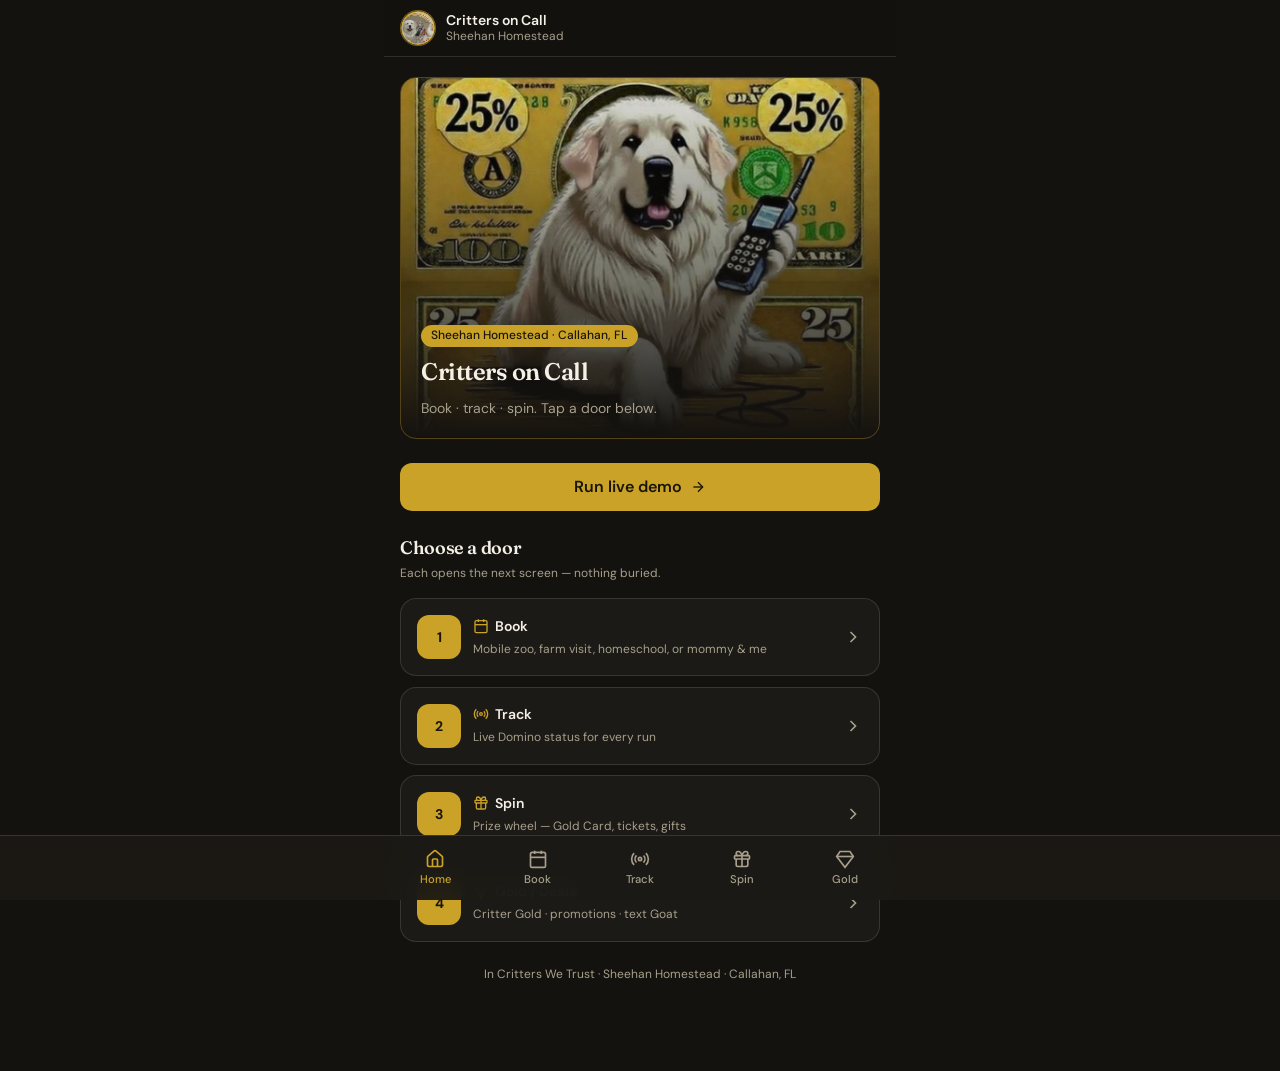
==== index.html @ a22b21f9 "Critters on Call sales aid" ====
<!DOCTYPE html>
<html lang="en">
<head>
<meta charset="UTF-8" />
<meta name="viewport" content="width=device-width, initial-scale=1, viewport-fit=cover" />
<meta name="theme-color" content="#c9a227" />
<meta name="description" content="Critters on Call — mobile petting zoo, farm visits, homeschool. Sheehan Homestead, Callahan FL. Book and track the herd." />
<meta name="robots" content="noindex, nofollow" />
<meta property="og:title" content="Critters on Call · In Critters We Trust" />
<meta property="og:image" content="assets/og.jpg" />
<title>Critters on Call · In Critters We Trust</title>
<link rel="icon" type="image/png" href="assets/pyrenees-logo.png" />
<link rel="preconnect" href="https://fonts.googleapis.com" />
<link rel="preconnect" href="https://fonts.gstatic.com" crossorigin />
<link href="https://fonts.googleapis.com/css2?family=DM+Sans:ital,opsz,wght@0,9..40,400;0,9..40,500;0,9..40,600;0,9..40,700;1,9..40,400&family=Fraunces:ital,opsz,wght@0,9..144,500;0,9..144,600;0,9..144,700;1,9..144,500&display=swap" rel="stylesheet" />
<link rel="stylesheet" href="css/styles.css" />
</head>
<body>
<div class="app">
  <header class="site-header">
    <div class="site-header-inner">
      <a class="brand" href="index.html" aria-current="page">
        <img class="brand-logo" src="assets/pyrenees-logo.png" alt="" width="36" height="36" />
        <span class="min-w-0">
          <span class="brand-title">Critters on Call</span>
          <span class="brand-sub">Sheehan Homestead</span>
        </span>
      </a>
    </div>
  </header>

  <main class="main">
    <div class="stack">
      <section class="hero" aria-label="In Critters We Trust">
        <img src="assets/hero.jpg" alt="In Critters We Trust" width="640" height="360" />
        <div class="hero-fade" aria-hidden="true"></div>
        <div class="hero-copy">
          <span class="pill">Sheehan Homestead · Callahan, FL</span>
          <h1 style="font-size:1.5rem">Critters on Call</h1>
          <p class="text-sm muted" style="max-width:16rem">Book · track · spin. Tap a door below.</p>
        </div>
      </section>

      <a class="btn btn-primary btn-block" href="track.html" id="run-demo-link">Run live demo
        <svg width="16" height="16" viewBox="0 0 24 24" fill="none" stroke="currentColor" stroke-width="2" aria-hidden="true"><path d="M5 12h14"/><path d="m12 5 7 7-7 7"/></svg>
      </a>

      <section class="stack-sm">
        <div>
          <h2 style="font-size:1.125rem">Choose a door</h2>
          <p class="text-xs muted" style="margin-top:0.25rem">Each opens the next screen — nothing buried.</p>
        </div>
        <div class="door-grid">
          <a class="door" href="book.html">
            <span class="door-num">1</span>
            <span class="door-body">
              <span class="door-title">
                <svg viewBox="0 0 24 24" fill="none" stroke="currentColor" stroke-width="2" aria-hidden="true"><path d="M8 2v4"/><path d="M16 2v4"/><rect width="18" height="18" x="3" y="4" rx="2"/><path d="M3 10h18"/></svg>
                Book
              </span>
              <span class="door-desc">Mobile zoo, farm visit, homeschool, or mommy &amp; me</span>
            </span>
            <svg class="door-chevron" viewBox="0 0 24 24" fill="none" stroke="currentColor" stroke-width="2" aria-hidden="true"><path d="m9 18 6-6-6-6"/></svg>
          </a>
          <a class="door" href="track.html">
            <span class="door-num">2</span>
            <span class="door-body">
              <span class="door-title">
                <svg viewBox="0 0 24 24" fill="none" stroke="currentColor" stroke-width="2" aria-hidden="true"><path d="M4.9 19.1C1 15.2 1 8.8 4.9 4.9"/><path d="M7.8 16.2c-2.3-2.3-2.3-6.1 0-8.5"/><circle cx="12" cy="12" r="2"/><path d="M16.2 7.8c2.3 2.3 2.3 6.1 0 8.5"/><path d="M19.1 4.9C23 8.8 23 15.1 19.1 19"/></svg>
                Track
              </span>
              <span class="door-desc">Live Domino status for every run</span>
            </span>
            <svg class="door-chevron" viewBox="0 0 24 24" fill="none" stroke="currentColor" stroke-width="2" aria-hidden="true"><path d="m9 18 6-6-6-6"/></svg>
          </a>
          <a class="door" href="spin.html">
            <span class="door-num">3</span>
            <span class="door-body">
              <span class="door-title">
                <svg viewBox="0 0 24 24" fill="none" stroke="currentColor" stroke-width="2" aria-hidden="true"><rect x="3" y="8" width="18" height="4" rx="1"/><path d="M12 8v13"/><path d="M19 12v7a2 2 0 0 1-2 2H7a2 2 0 0 1-2-2v-7"/><path d="M7.5 8a2.5 2.5 0 0 1 0-5A4.8 8 0 0 1 12 8a4.8 8 0 0 1 4.5-5 2.5 2.5 0 0 1 0 5"/></svg>
                Spin
              </span>
              <span class="door-desc">Prize wheel — Gold Card, tickets, gifts</span>
            </span>
            <svg class="door-chevron" viewBox="0 0 24 24" fill="none" stroke="currentColor" stroke-width="2" aria-hidden="true"><path d="m9 18 6-6-6-6"/></svg>
          </a>
          <a class="door" href="gold.html">
            <span class="door-num">4</span>
            <span class="door-body">
              <span class="door-title">
                <svg viewBox="0 0 24 24" fill="none" stroke="currentColor" stroke-width="2" aria-hidden="true"><path d="M6 3h12l4 6-10 13L2 9Z"/><path d="M11 3 8 9l4 13 4-13-3-6"/><path d="M2 9h20"/></svg>
                Gold / Deals
              </span>
              <span class="door-desc">Critter Gold · promotions · text Goat</span>
            </span>
            <svg class="door-chevron" viewBox="0 0 24 24" fill="none" stroke="currentColor" stroke-width="2" aria-hidden="true"><path d="m9 18 6-6-6-6"/></svg>
          </a>
        </div>
      </section>

      <p class="text-xs muted" style="text-align:center">In Critters We Trust · Sheehan Homestead · Callahan, FL</p>
    </div>
  </main>

  <nav class="bottom-nav" aria-label="Primary">
    <div class="bottom-nav-inner">
      <a class="nav-link is-active" href="index.html" aria-current="page">
        <svg viewBox="0 0 24 24" fill="none" stroke="currentColor" stroke-width="2" aria-hidden="true"><path d="M15 21v-8a1 1 0 0 0-1-1h-4a1 1 0 0 0-1 1v8"/><path d="M3 10a2 2 0 0 1 .709-1.528l7-5.999a2 2 0 0 1 2.582 0l7 5.999A2 2 0 0 1 21 10v9a2 2 0 0 1-2 2H5a2 2 0 0 1-2-2z"/></svg>
        Home
      </a>
      <a class="nav-link" href="book.html">
        <svg viewBox="0 0 24 24" fill="none" stroke="currentColor" stroke-width="2" aria-hidden="true"><path d="M8 2v4"/><path d="M16 2v4"/><rect width="18" height="18" x="3" y="4" rx="2"/><path d="M3 10h18"/></svg>
        Book
      </a>
      <a class="nav-link" href="track.html">
        <svg viewBox="0 0 24 24" fill="none" stroke="currentColor" stroke-width="2" aria-hidden="true"><path d="M4.9 19.1C1 15.2 1 8.8 4.9 4.9"/><path d="M7.8 16.2c-2.3-2.3-2.3-6.1 0-8.5"/><circle cx="12" cy="12" r="2"/><path d="M16.2 7.8c2.3 2.3 2.3 6.1 0 8.5"/><path d="M19.1 4.9C23 8.8 23 15.1 19.1 19"/></svg>
        Track
      </a>
      <a class="nav-link" href="spin.html">
        <svg viewBox="0 0 24 24" fill="none" stroke="currentColor" stroke-width="2" aria-hidden="true"><rect x="3" y="8" width="18" height="4" rx="1"/><path d="M12 8v13"/><path d="M19 12v7a2 2 0 0 1-2 2H7a2 2 0 0 1-2-2v-7"/><path d="M7.5 8a2.5 2.5 0 0 1 0-5A4.8 8 0 0 1 12 8a4.8 8 0 0 1 4.5-5 2.5 2.5 0 0 1 0 5"/></svg>
        Spin
      </a>
      <a class="nav-link" href="gold.html">
        <svg viewBox="0 0 24 24" fill="none" stroke="currentColor" stroke-width="2" aria-hidden="true"><path d="M6 3h12l4 6-10 13L2 9Z"/><path d="M2 9h20"/></svg>
        Gold
      </a>
    </div>
  </nav>
</div>
<script src="js/app.js"></script>
<script>
document.getElementById("run-demo-link").addEventListener("click", function (e) {
  e.preventDefault();
  COC.ensureDemoBooking();
  window.location.href = "track.html?code=COC-DEMO";
});
</script>
</body>
</html>
---- css/styles.css ----
/* Critters on Call — sales-aid shell */
:root {
  --gold: #c9a227;
  --gold-hover: #b89120;
  --gold-soft: rgba(201, 162, 39, 0.15);
  --gold-ring: rgba(201, 162, 39, 0.4);
  --ink: #0f0e0c;
  --bg: #14120f;
  --surface: #1c1a16;
  --surface-2: #26231e;
  --border: rgba(255, 248, 230, 0.12);
  --fg: #f5f0e6;
  --muted: #a89f8c;
  --subtle: #6e675a;
  --accent: #e8d48c;
  --primary-fg: #1a1508;
  --radius: 1rem;
  --max: 32rem;
  --safe-b: env(safe-area-inset-bottom, 0px);
  --font: "DM Sans", "Segoe UI", system-ui, sans-serif;
  --display: "Fraunces", "Georgia", "Times New Roman", serif;
}

*, *::before, *::after { box-sizing: border-box; }
html { -webkit-text-size-adjust: 100%; }
html, body {
  margin: 0;
  min-height: 100dvh;
  background: var(--bg);
  color: var(--fg);
  font-family: var(--font);
  font-size: 16px;
  line-height: 1.45;
  -webkit-font-smoothing: antialiased;
}
img { max-width: 100%; display: block; }
a { color: inherit; text-decoration: none; }
button, input, textarea, select { font: inherit; color: inherit; }
button { cursor: pointer; }
h1, h2, h3 { font-family: var(--display); font-weight: 600; letter-spacing: -0.02em; margin: 0; }
p { margin: 0; }

.app {
  display: flex;
  flex-direction: column;
  min-height: 100dvh;
  max-width: var(--max);
  margin: 0 auto;
}

/* Header */
.site-header {
  position: sticky;
  top: 0;
  z-index: 40;
  border-bottom: 1px solid var(--border);
  background: rgba(20, 18, 15, 0.95);
  backdrop-filter: blur(12px);
}
.site-header-inner {
  display: flex;
  align-items: center;
  justify-content: space-between;
  height: 3.5rem;
  padding: 0 1rem;
}
.brand {
  display: flex;
  align-items: center;
  gap: 0.65rem;
  min-width: 0;
}
.brand-logo {
  width: 2.25rem;
  height: 2.25rem;
  border-radius: 999px;
  border: 1px solid rgba(201, 162, 39, 0.5);
  object-fit: cover;
  flex-shrink: 0;
  background: var(--surface-2);
}
.brand-title {
  display: block;
  font-size: 0.875rem;
  font-weight: 600;
  line-height: 1.2;
  white-space: nowrap;
  overflow: hidden;
  text-overflow: ellipsis;
}
.brand-sub {
  display: block;
  font-size: 0.75rem;
  color: var(--muted);
  line-height: 1.2;
  white-space: nowrap;
  overflow: hidden;
  text-overflow: ellipsis;
}

/* Main */
.main {
  flex: 1;
  width: 100%;
  padding: 1.25rem 1rem calc(5.5rem + var(--safe-b));
}
.stack { display: flex; flex-direction: column; gap: 1.5rem; }
.stack-sm { display: flex; flex-direction: column; gap: 1rem; }
.muted { color: var(--muted); }
.text-sm { font-size: 0.875rem; }
.text-xs { font-size: 0.75rem; }
.font-display { font-family: var(--display); }
.tabular { font-variant-numeric: tabular-nums; }

/* Bottom nav */
.bottom-nav {
  position: fixed;
  left: 0; right: 0; bottom: 0;
  z-index: 40;
  border-top: 1px solid var(--border);
  background: rgba(28, 26, 22, 0.95);
  backdrop-filter: blur(12px);
  padding-bottom: var(--safe-b);
}
.bottom-nav-inner {
  max-width: var(--max);
  margin: 0 auto;
  display: flex;
  height: 4rem;
  align-items: stretch;
  justify-content: space-around;
}
.nav-link {
  flex: 1;
  display: flex;
  flex-direction: column;
  align-items: center;
  justify-content: center;
  gap: 0.15rem;
  min-height: 2.75rem;
  font-size: 0.7rem;
  font-weight: 500;
  color: var(--muted);
  transition: color 0.15s ease;
}
.nav-link:hover { color: var(--fg); }
.nav-link.is-active { color: var(--gold); }
.nav-link svg { width: 1.25rem; height: 1.25rem; }

/* Cards / surfaces */
.card {
  border: 1px solid var(--border);
  background: var(--surface);
  border-radius: 1rem;
  padding: 1rem;
}
.card-gold {
  border-color: rgba(201, 162, 39, 0.35);
}
.hero {
  position: relative;
  overflow: hidden;
  border-radius: 1rem;
  border: 1px solid rgba(201, 162, 39, 0.35);
}
.hero img {
  width: 100%;
  aspect-ratio: 16 / 9;
  object-fit: cover;
  object-position: center 30%;
}
.hero-fade {
  position: absolute;
  inset: 0;
  background: linear-gradient(to top, var(--bg) 0%, rgba(20,18,15,0.55) 45%, rgba(20,18,15,0.1) 100%);
}
.hero-copy {
  position: absolute;
  left: 0; right: 0; bottom: 0;
  padding: 1.25rem;
  display: flex;
  flex-direction: column;
  gap: 0.5rem;
}
.pill {
  display: inline-flex;
  align-items: center;
  border-radius: 999px;
  background: var(--gold);
  color: var(--primary-fg);
  font-size: 0.75rem;
  font-weight: 500;
  padding: 0.15rem 0.65rem;
  width: fit-content;
}
.pill-muted {
  background: transparent;
  border: 1px solid var(--border);
  color: var(--muted);
  font-weight: 600;
  text-transform: uppercase;
  letter-spacing: 0.06em;
  font-size: 0.65rem;
  padding: 0.25rem 0.65rem;
}

/* Buttons */
.btn {
  display: inline-flex;
  align-items: center;
  justify-content: center;
  gap: 0.5rem;
  height: 3rem;
  padding: 0 1.25rem;
  border-radius: 0.75rem;
  border: none;
  font-weight: 600;
  font-size: 1rem;
  user-select: none;
  transition: transform 0.12s ease, background 0.15s ease, color 0.15s ease, border-color 0.15s ease;
}
.btn:active:not(:disabled) { transform: scale(0.98); }
.btn:disabled { opacity: 0.5; pointer-events: none; }
.btn-primary {
  background: var(--gold);
  color: var(--primary-fg);
}
.btn-primary:hover { background: var(--gold-hover); }
.btn-outline {
  background: transparent;
  border: 1px solid var(--border);
  color: var(--fg);
}
.btn-outline:hover { background: var(--surface); }
.btn-block { width: 100%; }
.btn-sm { height: 2.75rem; font-size: 0.875rem; padding: 0 1rem; }

/* Door list */
.door-grid { display: grid; gap: 0.65rem; }
.door {
  display: flex;
  align-items: center;
  gap: 0.75rem;
  min-height: 4rem;
  padding: 1rem;
  border-radius: 1rem;
  border: 1px solid var(--border);
  background: var(--surface);
  transition: border-color 0.15s ease;
}
.door:hover { border-color: rgba(201, 162, 39, 0.45); }
.door-num {
  flex-shrink: 0;
  width: 2.75rem;
  height: 2.75rem;
  display: flex;
  align-items: center;
  justify-content: center;
  border-radius: 0.75rem;
  background: var(--gold);
  color: var(--primary-fg);
  font-weight: 700;
  font-size: 0.875rem;
}
.door-body { flex: 1; min-width: 0; }
.door-title {
  display: flex;
  align-items: center;
  gap: 0.4rem;
  font-size: 0.875rem;
  font-weight: 600;
}
.door-title svg { width: 1rem; height: 1rem; color: var(--gold); }
.door-desc { margin-top: 0.15rem; font-size: 0.75rem; color: var(--muted); line-height: 1.4; }
.door-chevron { width: 1.25rem; height: 1.25rem; color: var(--muted); flex-shrink: 0; }

/* Package picker */
.pkg-grid { display: grid; gap: 0.65rem; }
.pkg {
  display: flex;
  align-items: flex-start;
  gap: 0.75rem;
  min-height: 2.75rem;
  padding: 0.9rem;
  border-radius: 1rem;
  border: 1px solid var(--border);
  background: var(--surface);
  text-align: left;
  transition: border-color 0.15s ease, background 0.15s ease;
  width: 100%;
}
.pkg:hover { background: var(--surface-2); }
.pkg.is-selected {
  border-color: var(--gold);
  background: var(--gold-soft);
  box-shadow: 0 0 0 1px var(--gold-ring);
}
.pkg-icon {
  flex-shrink: 0;
  width: 2.5rem;
  height: 2.5rem;
  display: flex;
  align-items: center;
  justify-content: center;
  border-radius: 0.75rem;
  background: var(--surface-2);
  color: var(--gold);
}
.pkg.is-selected .pkg-icon {
  background: var(--gold);
  color: var(--primary-fg);
}
.pkg-icon svg { width: 1.25rem; height: 1.25rem; }
.pkg-meta { display: flex; flex-wrap: wrap; align-items: center; gap: 0.5rem; }
.tag {
  display: inline-flex;
  align-items: center;
  border-radius: 999px;
  background: var(--surface-2);
  font-size: 0.7rem;
  font-weight: 500;
  padding: 0.05rem 0.4rem;
}
.pkg-name { display: block; margin-top: 0.25rem; font-size: 0.875rem; font-weight: 600; }
.pkg-blurb { display: block; margin-top: 0.15rem; font-size: 0.75rem; color: var(--muted); line-height: 1.4; }

.offer-row { display: flex; flex-wrap: wrap; gap: 0.5rem; }
.offer-btn {
  height: 2.75rem;
  padding: 0 0.75rem;
  border-radius: 0.5rem;
  border: 1px solid var(--border);
  background: var(--bg);
  font-size: 0.875rem;
  font-weight: 500;
}
.offer-btn.is-selected {
  border-color: var(--gold);
  background: var(--gold);
  color: var(--primary-fg);
}

.field { display: flex; flex-direction: column; gap: 0.35rem; }
.field label { font-size: 0.875rem; font-weight: 500; }
.field input,
.field textarea {
  height: 2.75rem;
  width: 100%;
  border-radius: 0.5rem;
  border: 1px solid var(--border);
  background: var(--bg);
  padding: 0 0.75rem;
  outline: none;
}
.field textarea {
  height: auto;
  min-height: 6rem;
  padding: 0.5rem 0.75rem;
  resize: vertical;
}
.field input:focus,
.field textarea:focus {
  box-shadow: 0 0 0 2px rgba(201, 162, 39, 0.35);
}
.grid-2 {
  display: grid;
  grid-template-columns: 1fr 1fr;
  gap: 0.75rem;
}

.estimate-row {
  display: flex;
  align-items: center;
  justify-content: space-between;
  gap: 0.75rem;
  border-radius: 1rem;
  border: 1px solid rgba(201, 162, 39, 0.3);
  background: var(--surface);
  padding: 1rem;
}
.estimate-price {
  margin-top: 0.15rem;
  font-size: 1.5rem;
  font-weight: 600;
  color: var(--gold);
}

/* Track */
.tracker {
  position: relative;
  overflow: hidden;
  border-radius: 1rem;
  border: 2px solid var(--gold);
  background: #0a0908;
  padding: 1rem 1.15rem;
}
.tracker-top {
  display: flex;
  align-items: center;
  justify-content: space-between;
  gap: 0.5rem;
  margin-bottom: 0.75rem;
}
.tracker-kicker {
  font-size: 0.7rem;
  font-weight: 600;
  text-transform: uppercase;
  letter-spacing: 0.12em;
  color: var(--gold);
}
.live-badge {
  border-radius: 999px;
  background: var(--gold);
  color: var(--primary-fg);
  font-size: 0.65rem;
  font-weight: 600;
  text-transform: uppercase;
  letter-spacing: 0.06em;
  padding: 0.2rem 0.6rem;
}
.tracker-row {
  display: flex;
  align-items: flex-start;
  gap: 0.75rem;
}
.tracker-icon {
  flex-shrink: 0;
  width: 4rem;
  height: 4rem;
  display: flex;
  align-items: center;
  justify-content: center;
  border-radius: 1rem;
  border: 1px solid rgba(201, 162, 39, 0.4);
  background: var(--gold-soft);
  color: var(--gold);
}
.tracker-icon svg { width: 1.75rem; height: 1.75rem; }
.tracker-status-tag {
  font-size: 0.7rem;
  font-weight: 600;
  text-transform: uppercase;
  letter-spacing: 0.12em;
  color: var(--gold);
}
.tracker-status {
  font-family: var(--display);
  font-size: 1.5rem;
  font-weight: 600;
  line-height: 1.1;
  color: var(--accent);
  margin-top: 0.1rem;
}
.eta-box {
  flex-shrink: 0;
  border-radius: 1rem;
  border: 2px solid var(--gold);
  background: var(--gold);
  color: var(--primary-fg);
  text-align: center;
  padding: 0.5rem 0.75rem;
}
.eta-box .eta-label { font-size: 0.65rem; font-weight: 600; text-transform: uppercase; letter-spacing: 0.08em; }
.eta-box .eta-num { font-size: 1.5rem; font-weight: 600; line-height: 1; }
.eta-box .eta-unit { font-size: 0.65rem; font-weight: 600; text-transform: uppercase; }

.progress-rail {
  position: relative;
  height: 2rem;
  margin-top: 0.85rem;
  overflow: hidden;
  border-radius: 999px;
  border: 2px solid var(--gold);
  background: var(--bg);
}
.progress-fill {
  position: absolute;
  inset: 0 auto 0 0;
  background: var(--gold);
  transition: width 0.45s ease;
}
.progress-truck {
  position: absolute;
  top: 50%;
  transform: translate(-50%, -50%);
  color: var(--primary-fg);
  transition: left 0.45s ease;
}
.progress-truck svg { width: 1.25rem; height: 1.25rem; }
.progress-meta {
  margin-top: 0.5rem;
  text-align: center;
  font-size: 0.7rem;
  font-weight: 600;
  text-transform: uppercase;
  letter-spacing: 0.06em;
  color: rgba(201, 162, 39, 0.8);
}

.status-grid {
  display: grid;
  grid-template-columns: repeat(3, 1fr);
  gap: 0.5rem;
}
.status-cell {
  display: flex;
  flex-direction: column;
  align-items: center;
  text-align: center;
  border-radius: 1rem;
  border: 2px dashed var(--border);
  background: var(--surface-2);
  padding: 0.6rem 0.35rem;
  opacity: 0.7;
  font-size: 0.7rem;
  font-weight: 600;
}
.status-cell.is-done {
  border-style: solid;
  border-color: var(--gold);
  background: var(--gold-soft);
  opacity: 1;
}
.status-cell.is-now {
  border-style: solid;
  border-color: var(--gold);
  background: rgba(201, 162, 39, 0.2);
  opacity: 1;
}
.status-cell .now-pill {
  margin-top: 0.25rem;
  border-radius: 999px;
  background: var(--gold);
  color: var(--primary-fg);
  font-size: 0.65rem;
  font-weight: 600;
  text-transform: uppercase;
  padding: 0.1rem 0.4rem;
}
.status-cell .done-label {
  margin-top: 0.25rem;
  color: var(--gold);
  font-size: 0.7rem;
}

.critter-chips { display: flex; flex-wrap: wrap; gap: 0.4rem; }
.chip {
  border-radius: 999px;
  border: 1px solid rgba(201, 162, 39, 0.4);
  background: var(--gold-soft);
  padding: 0.25rem 0.65rem;
  font-size: 0.75rem;
  font-weight: 600;
}

/* Spin wheel */
.wheel-wrap {
  position: relative;
  width: 18rem;
  max-width: 100%;
  margin: 0 auto;
}
.wheel-pointer {
  position: absolute;
  left: 50%;
  top: 0;
  z-index: 10;
  transform: translate(-50%, -0.5rem);
  color: var(--gold);
  font-size: 2rem;
  line-height: 1;
  filter: drop-shadow(0 2px 2px rgba(0,0,0,0.4));
}
.prize-wheel {
  position: relative;
  aspect-ratio: 1;
  width: 100%;
  border-radius: 50%;
  border: 4px solid var(--gold);
  background:
    conic-gradient(
      from -22.5deg,
      #8a7020 0deg 45deg,
      #1c1a16 45deg 90deg,
      #8a7020 90deg 135deg,
      #1c1a16 135deg 180deg,
      #8a7020 180deg 225deg,
      #1c1a16 225deg 270deg,
      #8a7020 270deg 315deg,
      #1c1a16 315deg 360deg
    );
  transition: transform 4s cubic-bezier(0.15, 0.85, 0.25, 1);
  box-shadow: inset 0 0 0 2px rgba(0,0,0,0.35);
}
.prize-wheel.is-spinning { pointer-events: none; }
.wheel-label {
  position: absolute;
  inset: 0;
  text-align: center;
  font-size: 0.65rem;
  font-weight: 700;
  letter-spacing: 0.04em;
  pointer-events: none;
}
.wheel-label span {
  position: absolute;
  left: 50%;
  top: 0.7rem;
  width: 4.1rem;
  transform: translateX(-50%);
  line-height: 1.15;
}
.wheel-label.is-light { color: var(--primary-fg); }
.wheel-label.is-dark { color: var(--accent); }
.wheel-hub {
  position: absolute;
  inset: 25%;
  display: flex;
  align-items: center;
  justify-content: center;
  border-radius: 50%;
  border: 2px solid var(--gold);
  background: var(--surface);
  overflow: hidden;
}
.wheel-hub img {
  width: 4rem;
  height: 4rem;
  border-radius: 50%;
  object-fit: cover;
}
.prize-list {
  display: grid;
  grid-template-columns: 1fr 1fr;
  gap: 0.5rem;
  list-style: none;
  margin: 0;
  padding: 0;
}
.prize-list li {
  border-radius: 0.75rem;
  border: 1px solid var(--border);
  background: var(--surface);
  padding: 0.5rem 0.75rem;
}
.prize-list li.is-won {
  border-color: var(--gold);
  background: var(--gold-soft);
}
.win-card {
  border: 2px solid rgba(201, 162, 39, 0.4);
  border-radius: 1rem;
  background: var(--surface);
  padding: 1rem;
}

/* Gold / deals */
.gold-hero {
  border-radius: 1rem;
  border: 2px solid var(--gold);
  background: linear-gradient(145deg, #2a2414 0%, #14120f 60%);
  padding: 1.25rem;
}
.gold-price {
  font-family: var(--display);
  font-size: 2rem;
  font-weight: 600;
  color: var(--gold);
}
.sms-box {
  border-radius: 1rem;
  border: 2px solid var(--gold);
  background: var(--gold-soft);
  padding: 1.1rem;
  text-align: center;
}
.sms-box a {
  color: var(--gold);
  font-weight: 700;
  font-size: 1.25rem;
}
.toast {
  position: fixed;
  left: 50%;
  bottom: calc(5rem + var(--safe-b));
  transform: translateX(-50%) translateY(1rem);
  z-index: 60;
  max-width: calc(var(--max) - 2rem);
  width: max-content;
  padding: 0.65rem 1rem;
  border-radius: 0.75rem;
  background: var(--surface-2);
  border: 1px solid rgba(201, 162, 39, 0.45);
  color: var(--fg);
  font-size: 0.875rem;
  font-weight: 500;
  opacity: 0;
  pointer-events: none;
  transition: opacity 0.2s ease, transform 0.2s ease;
  box-shadow: 0 8px 24px rgba(0,0,0,0.35);
}
.toast.is-on {
  opacity: 1;
  transform: translateX(-50%) translateY(0);
}

.sr-only {
  position: absolute;
  width: 1px; height: 1px;
  padding: 0; margin: -1px;
  overflow: hidden; clip: rect(0,0,0,0);
  white-space: nowrap; border: 0;
}

@media (prefers-reduced-motion: reduce) {
  .prize-wheel { transition-duration: 0.01ms !important; }
  .progress-fill, .progress-truck { transition: none; }
  .btn { transition: none; }
}
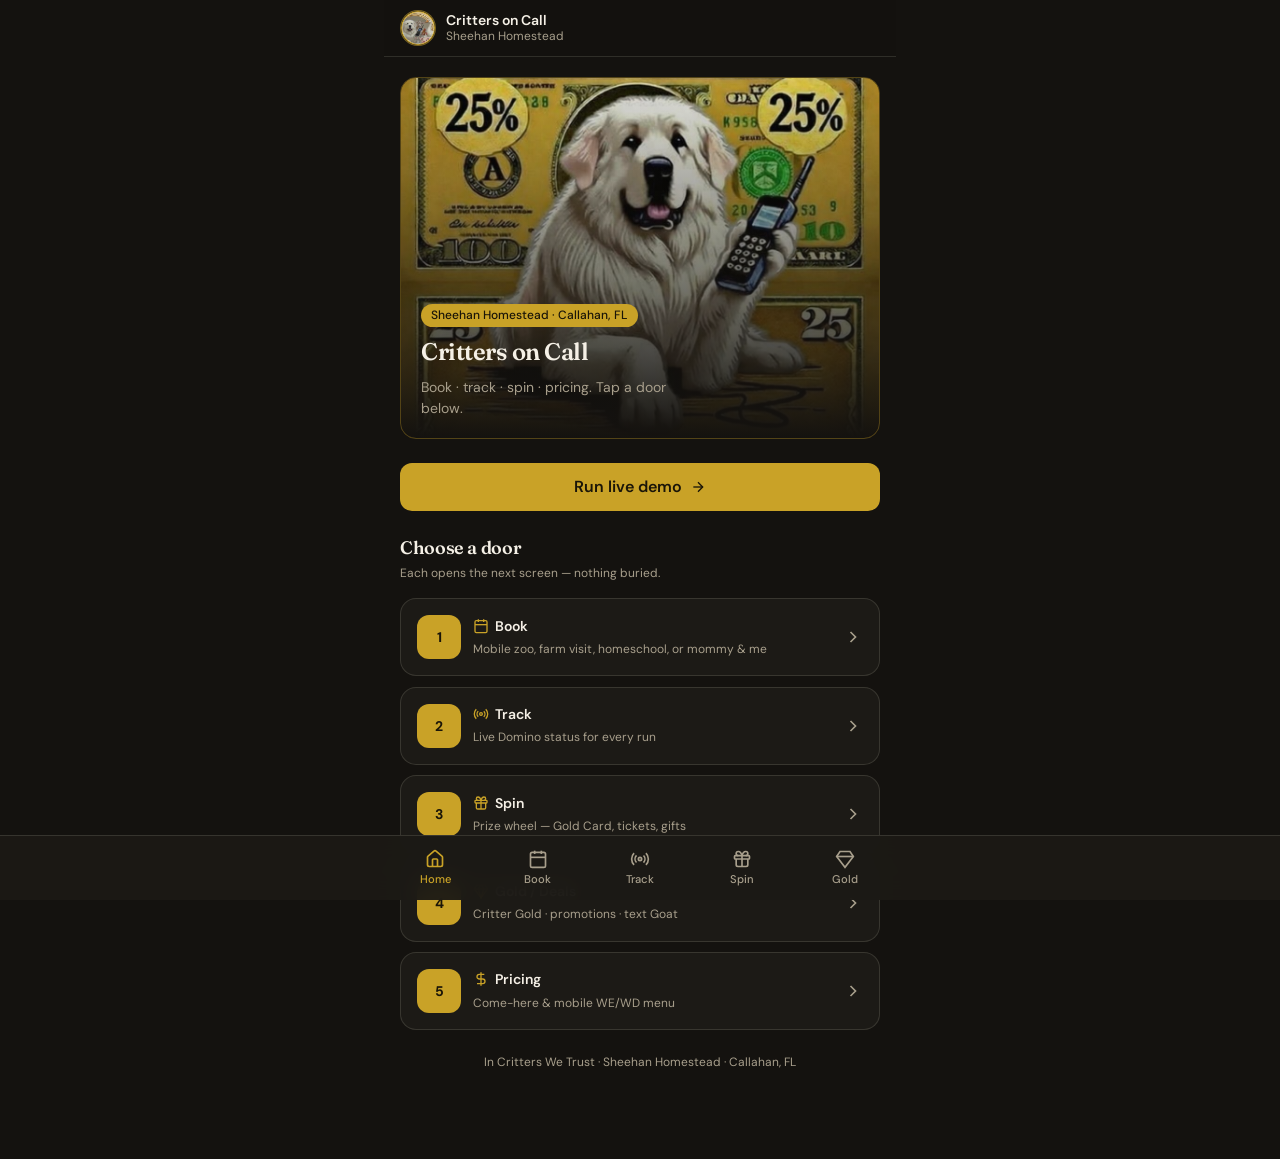
==== commit 2b96d01c: "Add curtain-closed Pricing — Sep 16 Family Menu WE/WD ladder" ====
--- a/index.html
+++ b/index.html
@@ -37,7 +37,7 @@
         <div class="hero-copy">
           <span class="pill">Sheehan Homestead · Callahan, FL</span>
           <h1 style="font-size:1.5rem">Critters on Call</h1>
-          <p class="text-sm muted" style="max-width:16rem">Book · track · spin. Tap a door below.</p>
+          <p class="text-sm muted" style="max-width:16rem">Book · track · spin · pricing. Tap a door below.</p>
         </div>
       </section>
 
@@ -95,6 +95,18 @@
             </span>
             <svg class="door-chevron" viewBox="0 0 24 24" fill="none" stroke="currentColor" stroke-width="2" aria-hidden="true"><path d="m9 18 6-6-6-6"/></svg>
           </a>
+        
+          <a class="door" href="pricing.html">
+            <span class="door-num">5</span>
+            <span class="door-body">
+              <span class="door-title">
+                <svg viewBox="0 0 24 24" fill="none" stroke="currentColor" stroke-width="2" aria-hidden="true"><path d="M12 2v20"/><path d="M17 5H9.5a3.5 3.5 0 0 0 0 7h5a3.5 3.5 0 0 1 0 7H6"/></svg>
+                Pricing
+              </span>
+              <span class="door-desc">Come-here &amp; mobile WE/WD menu</span>
+            </span>
+            <svg class="door-chevron" viewBox="0 0 24 24" fill="none" stroke="currentColor" stroke-width="2" aria-hidden="true"><path d="m9 18 6-6-6-6"/></svg>
+          </a>
         </div>
       </section>
 
--- a/css/styles.css
+++ b/css/styles.css
@@ -717,3 +717,35 @@
   .progress-fill, .progress-truck { transition: none; }
   .btn { transition: none; }
 }
+
+/* Pricing page */
+.price-card {
+  background: var(--surface);
+  border: 1px solid var(--border);
+  border-radius: var(--radius);
+  padding: 1rem 1.1rem;
+}
+.price-card h2 { font-size: 1.05rem; margin-bottom: 0.35rem; }
+.price-card .lede { font-size: 0.8rem; color: var(--muted); margin-bottom: 0.75rem; }
+.price-table { width: 100%; border-collapse: collapse; font-size: 0.875rem; }
+.price-table th, .price-table td {
+  text-align: left;
+  padding: 0.45rem 0.25rem;
+  border-bottom: 1px solid var(--border);
+  vertical-align: top;
+}
+.price-table th { color: var(--muted); font-weight: 500; font-size: 0.75rem; text-transform: uppercase; letter-spacing: 0.04em; }
+.price-table td:last-child, .price-table th:last-child { text-align: right; white-space: nowrap; font-variant-numeric: tabular-nums; }
+.price-table .sku { font-weight: 600; color: var(--fg); }
+.price-table .note { display: block; font-size: 0.75rem; color: var(--muted); font-weight: 400; margin-top: 0.1rem; }
+.price-callout {
+  margin-top: 0.75rem;
+  padding: 0.65rem 0.75rem;
+  background: var(--gold-soft);
+  border-radius: 0.75rem;
+  font-size: 0.8rem;
+  color: var(--accent);
+  line-height: 1.4;
+}
+.price-foot { font-size: 0.75rem; color: var(--muted); line-height: 1.45; }
+.wd-we { color: var(--accent); font-weight: 600; }
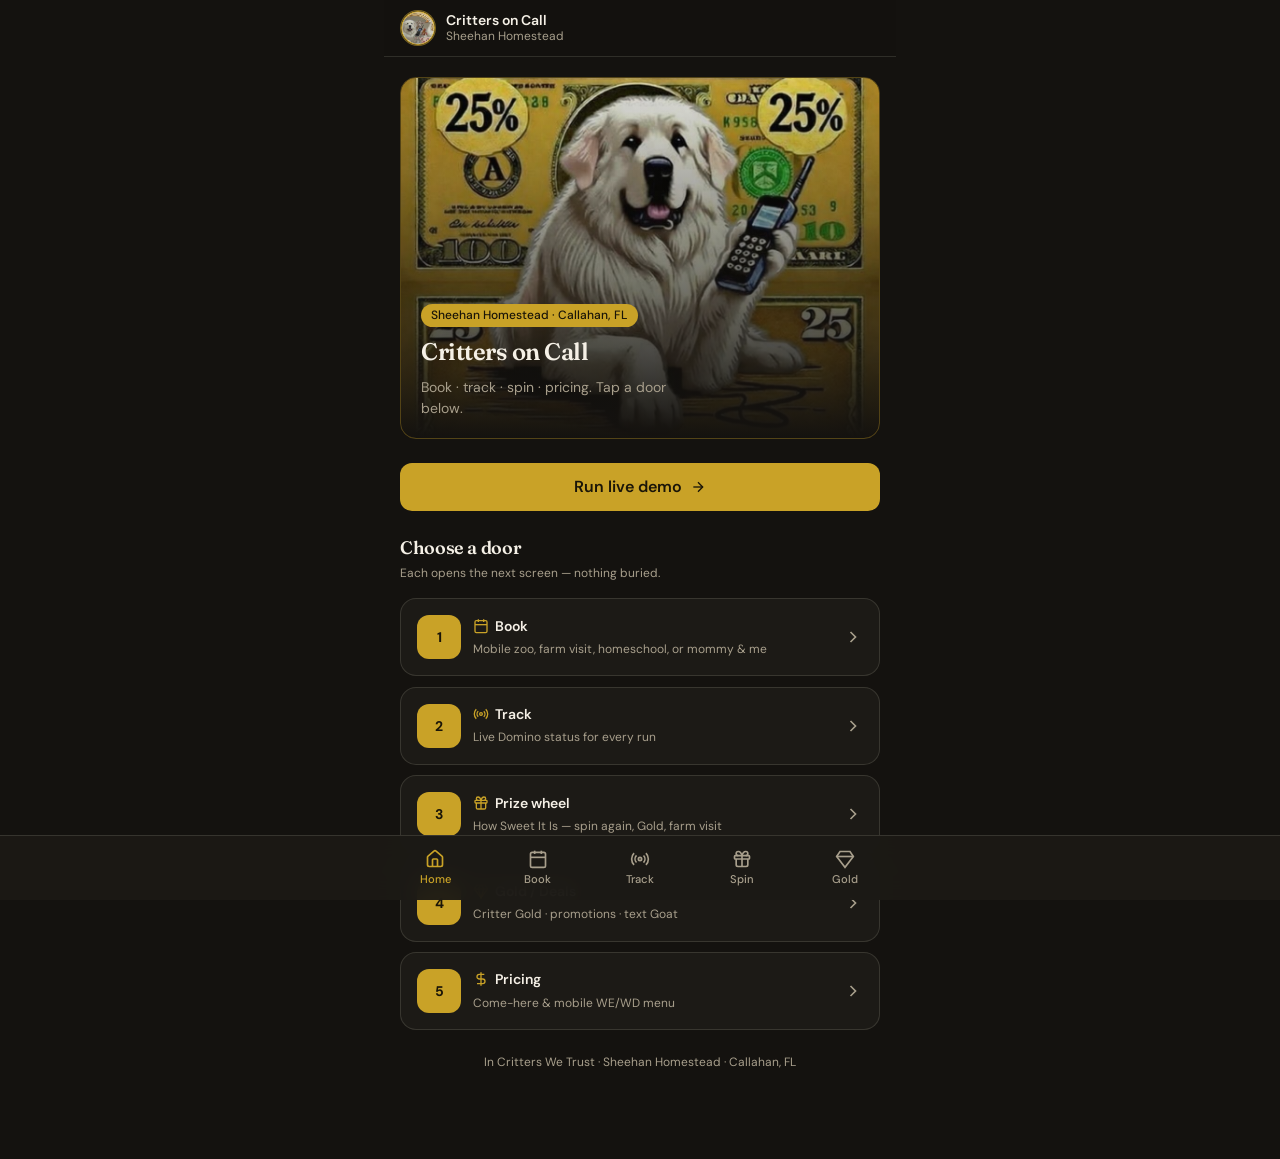
==== commit 441ea2dd: "Brand How Sweet It Is wheel: Gold + spin-again landings Standalone wheel.html for public share; weig" ====
--- a/index.html
+++ b/index.html
@@ -73,14 +73,14 @@
             </span>
             <svg class="door-chevron" viewBox="0 0 24 24" fill="none" stroke="currentColor" stroke-width="2" aria-hidden="true"><path d="m9 18 6-6-6-6"/></svg>
           </a>
-          <a class="door" href="spin.html">
+          <a class="door" href="wheel.html">
             <span class="door-num">3</span>
             <span class="door-body">
               <span class="door-title">
                 <svg viewBox="0 0 24 24" fill="none" stroke="currentColor" stroke-width="2" aria-hidden="true"><rect x="3" y="8" width="18" height="4" rx="1"/><path d="M12 8v13"/><path d="M19 12v7a2 2 0 0 1-2 2H7a2 2 0 0 1-2-2v-7"/><path d="M7.5 8a2.5 2.5 0 0 1 0-5A4.8 8 0 0 1 12 8a4.8 8 0 0 1 4.5-5 2.5 2.5 0 0 1 0 5"/></svg>
-                Spin
+                Prize wheel
               </span>
-              <span class="door-desc">Prize wheel — Gold Card, tickets, gifts</span>
+              <span class="door-desc">How Sweet It Is — spin again, Gold, farm visit</span>
             </span>
             <svg class="door-chevron" viewBox="0 0 24 24" fill="none" stroke="currentColor" stroke-width="2" aria-hidden="true"><path d="m9 18 6-6-6-6"/></svg>
           </a>
@@ -128,7 +128,7 @@
         <svg viewBox="0 0 24 24" fill="none" stroke="currentColor" stroke-width="2" aria-hidden="true"><path d="M4.9 19.1C1 15.2 1 8.8 4.9 4.9"/><path d="M7.8 16.2c-2.3-2.3-2.3-6.1 0-8.5"/><circle cx="12" cy="12" r="2"/><path d="M16.2 7.8c2.3 2.3 2.3 6.1 0 8.5"/><path d="M19.1 4.9C23 8.8 23 15.1 19.1 19"/></svg>
         Track
       </a>
-      <a class="nav-link" href="spin.html">
+      <a class="nav-link" href="wheel.html">
         <svg viewBox="0 0 24 24" fill="none" stroke="currentColor" stroke-width="2" aria-hidden="true"><rect x="3" y="8" width="18" height="4" rx="1"/><path d="M12 8v13"/><path d="M19 12v7a2 2 0 0 1-2 2H7a2 2 0 0 1-2-2v-7"/><path d="M7.5 8a2.5 2.5 0 0 1 0-5A4.8 8 0 0 1 12 8a4.8 8 0 0 1 4.5-5 2.5 2.5 0 0 1 0 5"/></svg>
         Spin
       </a>
--- a/css/styles.css
+++ b/css/styles.css
@@ -590,7 +590,10 @@
       #1c1a16 315deg 360deg
     );
   transition: transform 4s cubic-bezier(0.15, 0.85, 0.25, 1);
-  box-shadow: inset 0 0 0 2px rgba(0,0,0,0.35);
+  box-shadow:
+    0 0 0 2px rgba(201, 162, 39, 0.25),
+    0 0 22px rgba(201, 162, 39, 0.28),
+    inset 0 0 0 2px rgba(0,0,0,0.35);
 }
 .prize-wheel.is-spinning { pointer-events: none; }
 .wheel-label {
@@ -749,3 +752,5 @@
 }
 .price-foot { font-size: 0.75rem; color: var(--muted); line-height: 1.45; }
 .wd-we { color: var(--accent); font-weight: 600; }
+.price-table th:nth-child(n+2),
+.price-table td:nth-child(n+2) { text-align: right; white-space: nowrap; font-variant-numeric: tabular-nums; }
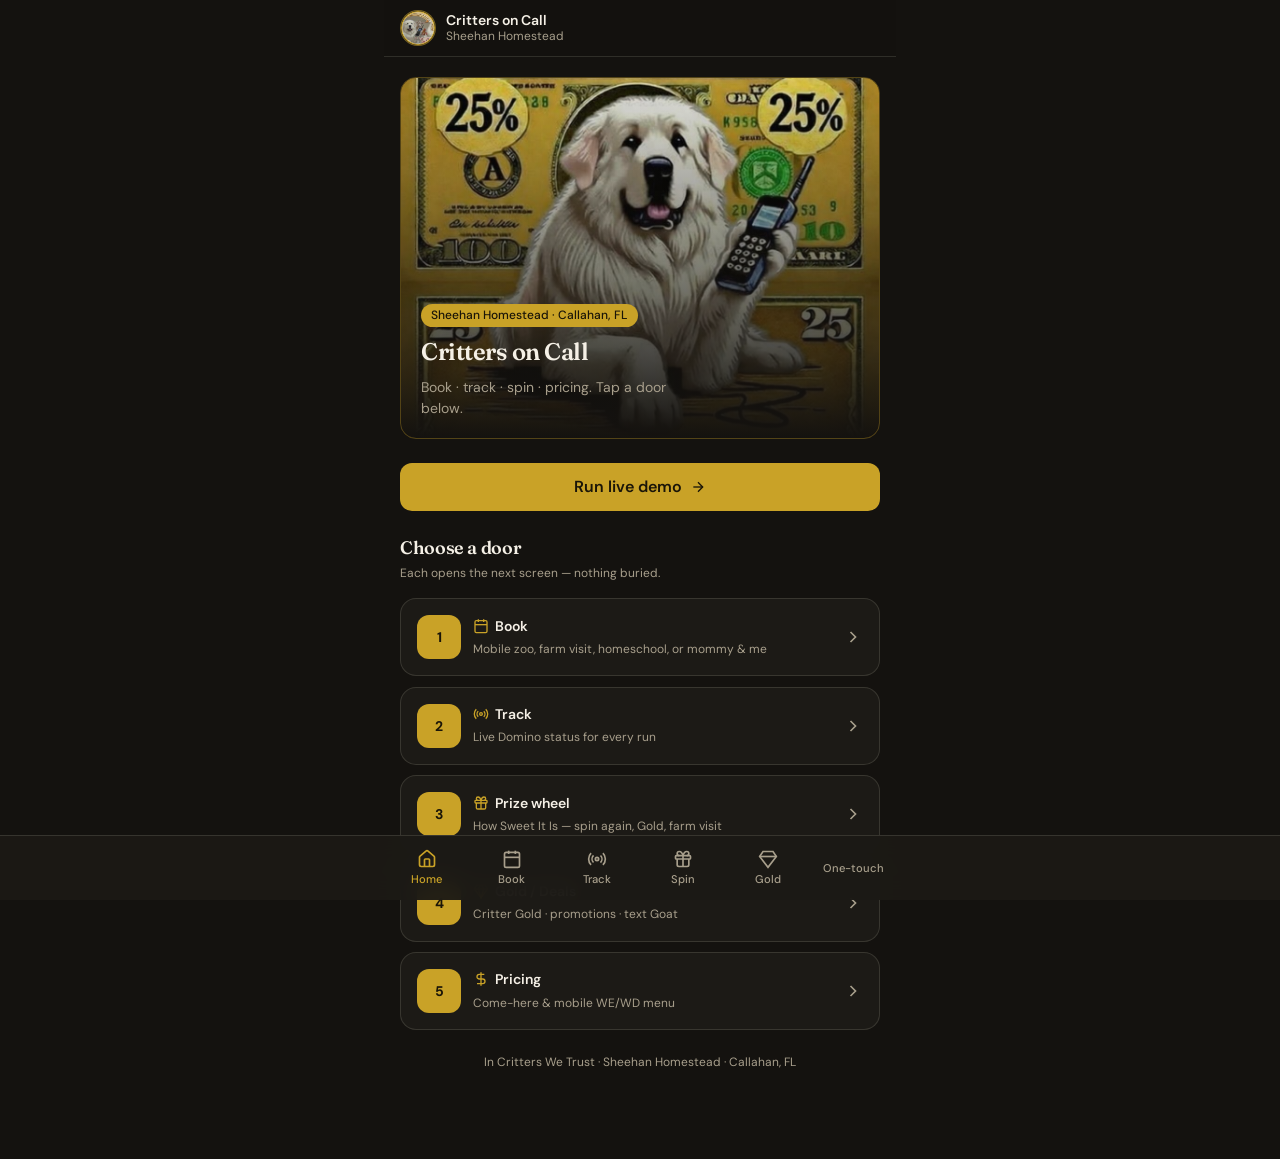
==== commit 8cf2dc2a: "Add one-touch outreach (public tap + exec mirror) Stage-only mailto board from Talk-Deputy: Ross/Ves" ====
--- a/index.html
+++ b/index.html
@@ -136,6 +136,9 @@
         <svg viewBox="0 0 24 24" fill="none" stroke="currentColor" stroke-width="2" aria-hidden="true"><path d="M6 3h12l4 6-10 13L2 9Z"/><path d="M2 9h20"/></svg>
         Gold
       </a>
+      <a class="nav-link" href="one-touch.html">
+        One-touch
+      </a>
     </div>
   </nav>
 </div>
--- a/css/styles.css
+++ b/css/styles.css
@@ -600,18 +600,18 @@
   position: absolute;
   inset: 0;
   text-align: center;
-  font-size: 0.65rem;
+  font-size: 0.58rem;
   font-weight: 700;
-  letter-spacing: 0.04em;
+  letter-spacing: 0.03em;
   pointer-events: none;
 }
 .wheel-label span {
   position: absolute;
   left: 50%;
-  top: 0.7rem;
-  width: 4.1rem;
+  top: 0.55rem;
+  width: 4.4rem;
   transform: translateX(-50%);
-  line-height: 1.15;
+  line-height: 1.12;
 }
 .wheel-label.is-light { color: var(--primary-fg); }
 .wheel-label.is-dark { color: var(--accent); }
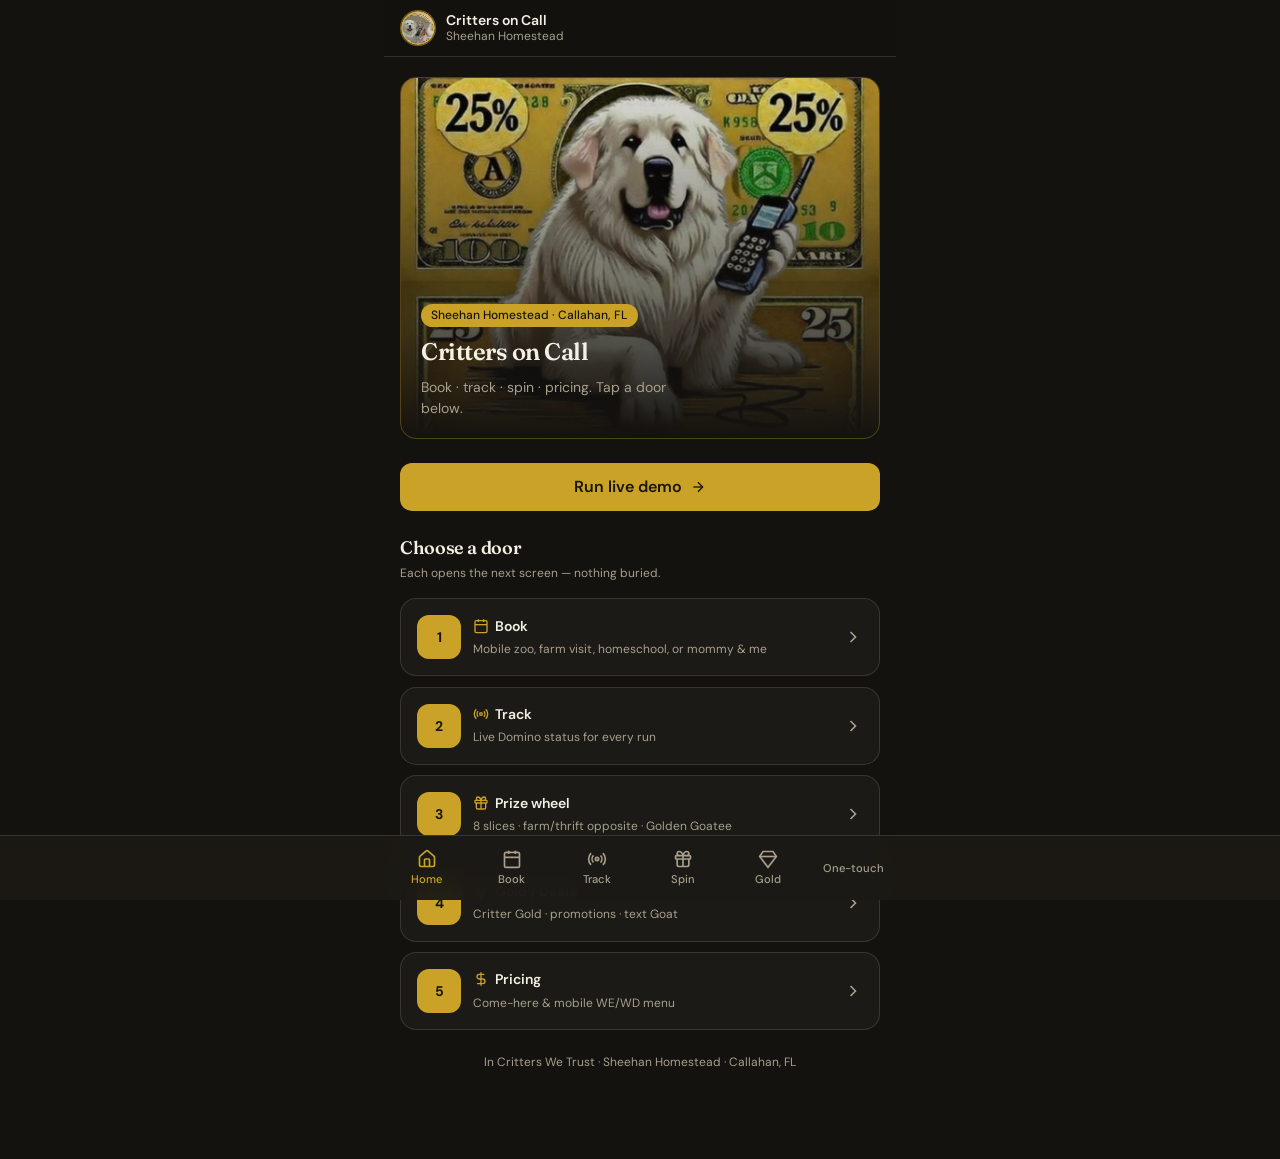
==== commit 3c9dc107: "Wheel: 8 slices with farm/thrift opposites + Golden Goatee Free spin opposite early app access; $10/" ====
--- a/index.html
+++ b/index.html
@@ -80,7 +80,7 @@
                 <svg viewBox="0 0 24 24" fill="none" stroke="currentColor" stroke-width="2" aria-hidden="true"><rect x="3" y="8" width="18" height="4" rx="1"/><path d="M12 8v13"/><path d="M19 12v7a2 2 0 0 1-2 2H7a2 2 0 0 1-2-2v-7"/><path d="M7.5 8a2.5 2.5 0 0 1 0-5A4.8 8 0 0 1 12 8a4.8 8 0 0 1 4.5-5 2.5 2.5 0 0 1 0 5"/></svg>
                 Prize wheel
               </span>
-              <span class="door-desc">How Sweet It Is — spin again, Gold, farm visit</span>
+              <span class="door-desc">8 slices · farm/thrift opposite · Golden Goatee</span>
             </span>
             <svg class="door-chevron" viewBox="0 0 24 24" fill="none" stroke="currentColor" stroke-width="2" aria-hidden="true"><path d="m9 18 6-6-6-6"/></svg>
           </a>
